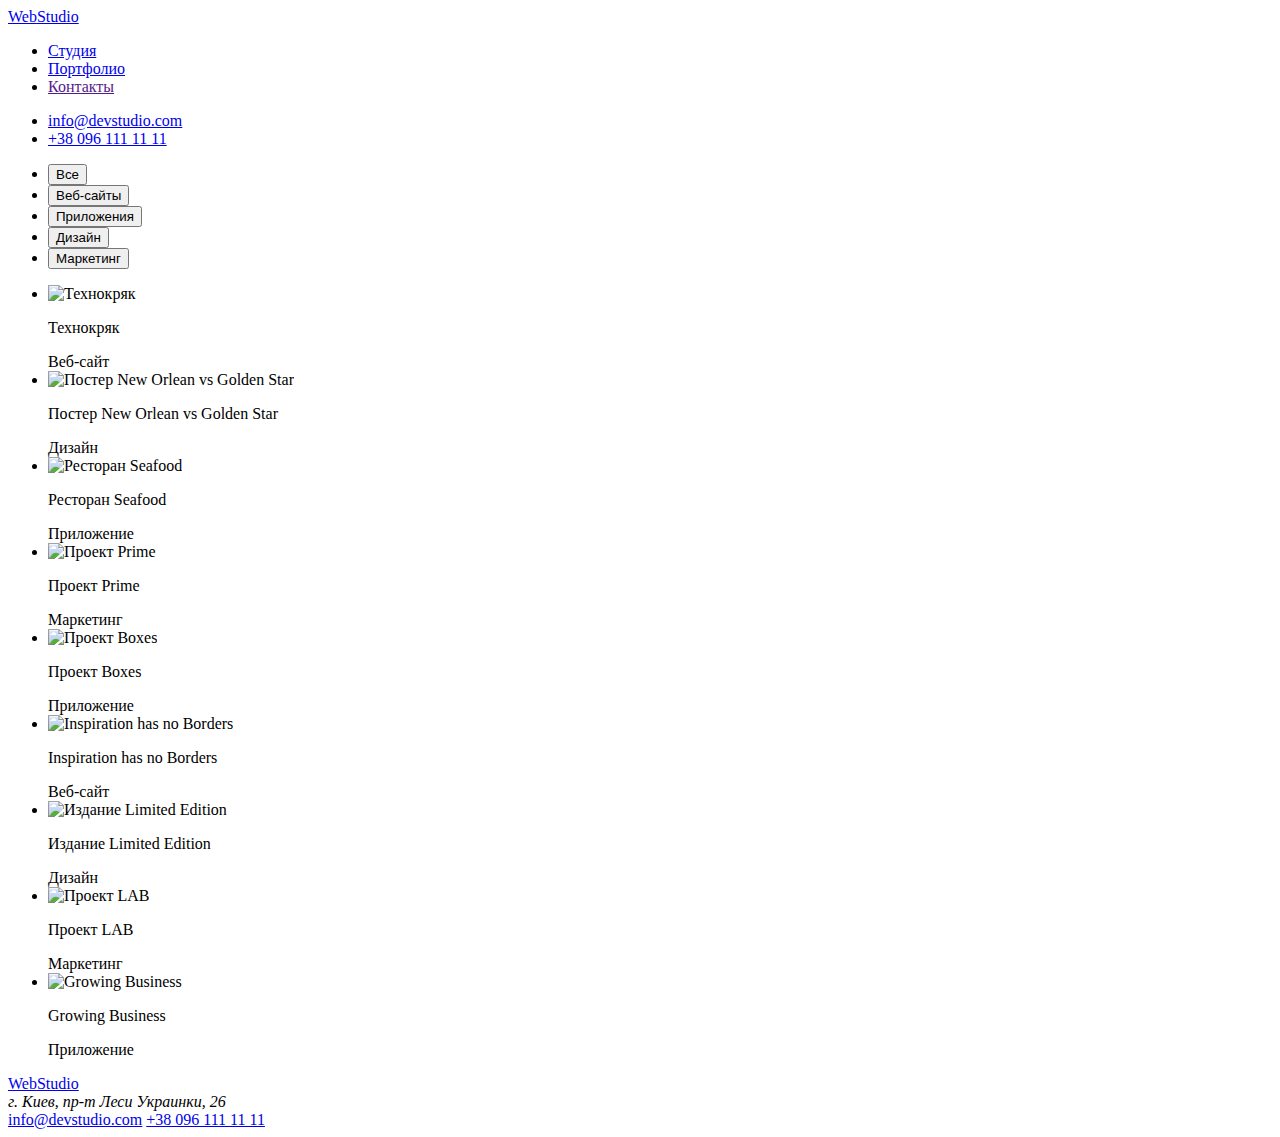
==== portfolio.html @ 073dc32f "Add files via upload" ====
<!DOCTYPE html>
<html lang="ru">
<head>
    <meta charset="UTF-8">
    <meta http-equiv="X-UA-Compatible" content="IE=edge">
    <link rel="stylesheet" type="text/css" href="css/styles.css">
    <link rel="stylesheet" type="text/css" href="ccs/modern-normalize.css">
    <link rel="preconnect" href="https://fonts.gstatic.com">
    <link href="https://fonts.googleapis.com/css2?family=Raleway:wght@700&family=Roboto:wght@400;500;700;900&display=swap"
        rel="stylesheet" />
    <title>Студия</title>
</head>
<body>
    <header>
        <div class="container">
        <nav>
            <a class="logo" href="index.html"><span>Web</span>Studio</a>
            <ul class="nav-list">
                <li class="nav-list-item nav-studio"><a href="index.html">Студия</a></li>
                <li class="nav-list-item nav-portfolio"><a class="current" href="portfolio.html">Портфолио</a></li>
                <li class="nav-list-item nav-contacts"><a href="">Контакты</a></li>
            </ul>
        </nav>
        <ul class="list-contacts">
            <li><a class="mail" href="mailto:info@devstudio.com" >info@devstudio.com</a></li>
            <li><a class="phone" href="tel:+380961111111" >+38 096 111 11 11</a></li>
        </ul>
        </div>
    </header>
    <main class="main-portfolio">
        <section class="projects section">
            <div class="container">
            <ul class="list-filter">
                <li class="list-filter-item">
                    <input type="button" value="Все" class="filter-button">
                </li>
                <li class="list-filter-item">
                    <input type="button" value="Веб-сайты" class="filter-button">
                </li>
                <li class="list-filter-item">
                    <input type="button" value="Приложения" class="filter-button">
                </li>
                <li class="list-filter-item">
                    <input type="button" value="Дизайн" class="filter-button">
                </li>
                <li class="list-filter-item">
                    <input type="button" value="Маркетинг" class="filter-button">
                </li>
            </ul>
            <ul class="list-projects">
                <li class="list-projects-item">
                    <div class="projects-thumb">
                        <img class="project-img"  src="images/portfolio/img.jpg" alt="Технокряк" width="370" />
                    </div>
                    <div class="project-content">
                        <p class="list-project-subtitle">Технокряк</p>
                        <span class="list-project-text">Веб-сайт</span>
                    </div>
                </li>
                <li class="list-projects-item">
                    <div class="projects-thumb">
                        <img class="project-img" src="images/portfolio/img1.jpg" alt="Постер New Orlean vs Golden Star" width="370" />
                    </div>
                    <div class="project-content">
                        <p class="list-project-subtitle">Постер New Orlean vs Golden Star</p>
                        <span class="list-project-text">Дизайн</span>
                    </div>
                </li>
                <li class="list-projects-item">
                    <div class="projects-thumb">
                        <img class="project-img" src="images/portfolio/img2.jpg" alt="Ресторан Seafood" width="370" />
                    </div>
                    <div class="project-content">
                        <p class="list-project-subtitle">Ресторан Seafood</p>
                        <span class="list-project-text">Приложение</span>
                    </div>
                </li>
                <li class="list-projects-item">
                    <div class="projects-thumb">
                        <img class="project-img" src="images/portfolio/img3.jpg" alt="Проект Prime" width="370" />
                    </div>
                    <div class="project-content">
                        <p class="list-project-subtitle">Проект Prime</p>
                        <span class="list-project-text">Маркетинг</span>
                    </div>
                </li>
                 <li class="list-projects-item"> 
                    <div class="projects-thumb">
                        <img class="project-img" src="images/portfolio/img4.jpg" alt="Проект Boxes" width="370" />
                    </div>
                    <div class="project-content">
                        <p class="list-project-subtitle">Проект Boxes</p>
                        <span class="list-project-text">Приложение</span>
                    </div>
                </li>
                <li class="list-projects-item">
                    <div class="projects-thumb">
                        <img class="project-img"  src="images/portfolio/img5.jpg" alt="Inspiration has no Borders" width="370" />
                    </div>
                    <div class="project-content">
                        <p class="list-project-subtitle">Inspiration has no Borders</p>
                        <span class="list-project-text">Веб-сайт</span>
                    </div>
                </li>
                <li class="list-projects-item">
                    <div class="projects-thumb">
                        <img class="project-img" src="images/portfolio/img6.jpg" alt="Издание Limited Edition" width="370" />
                    </div>
                        <div class="project-content">
                        <p class="list-project-subtitle">Издание Limited Edition</p>
                        <span class="list-project-text">Дизайн</span>
                    </div>
                </li>
                <li class="list-projects-item">
                    <div class="projects-thumb">
                        <img class="project-img" src="images/portfolio/img7.jpg" alt="Проект LAB" width="370" />
                    </div>
                        <div class="project-content">
                        <p class="list-project-subtitle">Проект LAB</p>
                        <span class="list-project-text">Маркетинг</span>
                    </div>
                </li>
                <li class="list-projects-item">
                    <div class="projects-thumb">
                        <img class="project-img" src="images/portfolio/img8.jpg" alt="Growing Business" width="370" />
                    </div>
                        <div class="project-content">
                        <p class="list-project-subtitle">Growing Business</p>
                        <span class="list-project-text">Приложение</span>
                    </div>
                </li>
            </ul>
            </div>
        </section>
     </main>
     <footer>
        <div class="container">
            <a  class="logo" href="index.html"><span>Web</span>Studio</a>
            <address>г. Киев, пр-т Леси Украинки, 26</address>
            <a class="mail" href="mailto:info@devstudio.com">info@devstudio.com</a>
            <a class="phone" href="tel:+380961111111">+38 096 111 11 11</a>
        </div>
    </footer>
</body>
</html>
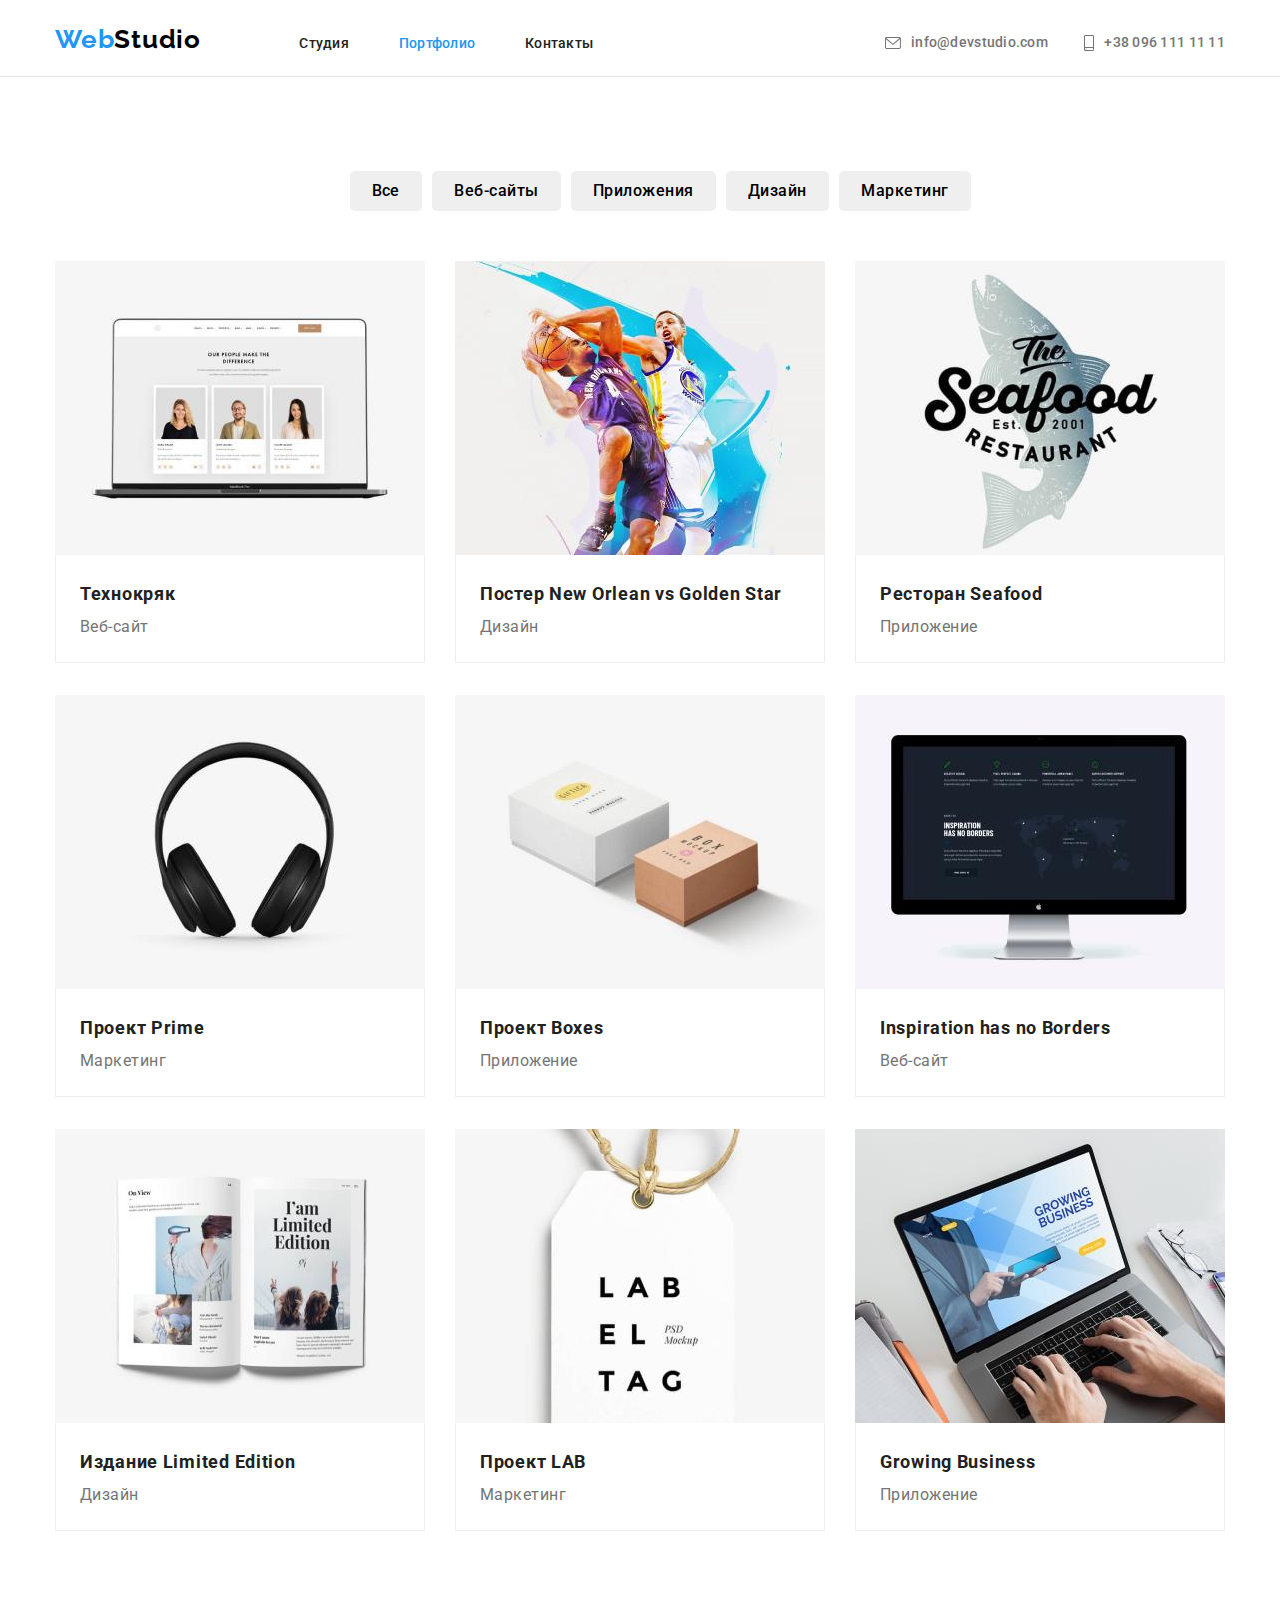
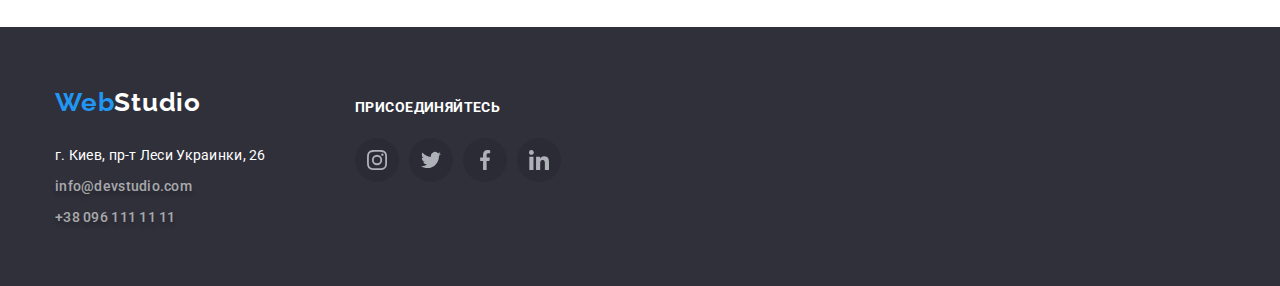
==== commit c7976ed5: "HM4.v.1" ====
--- a/portfolio.html
+++ b/portfolio.html
@@ -16,14 +16,24 @@
         <nav>
             <a class="logo" href="index.html"><span>Web</span>Studio</a>
             <ul class="nav-list">
-                <li class="nav-list-item nav-studio"><a href="index.html">Студия</a></li>
-                <li class="nav-list-item nav-portfolio"><a class="current" href="portfolio.html">Портфолио</a></li>
-                <li class="nav-list-item nav-contacts"><a href="">Контакты</a></li>
+                <li class="nav-studio"><a class=" nav-link" href="index.html">Студия</a></li>
+                <li class="nav-portfolio"><a class=" current nav-link" href="portfolio.html">Портфолио</a></li>
+                <li class="nav-contacts"><a class="nav-link" href="">Контакты</a></li>
             </ul>
         </nav>
         <ul class="list-contacts">
-            <li><a class="mail" href="mailto:info@devstudio.com" >info@devstudio.com</a></li>
-            <li><a class="phone" href="tel:+380961111111" >+38 096 111 11 11</a></li>
+            <li><a class="mail contacts-link" href="mailto:info@devstudio.com">
+                    <svg class="icon-mail">
+                        <use href="../images/symbol-defs.svg#icon-mail"></use>
+                    </svg>
+                    info@devstudio.com</a>
+            </li>
+            <li><a class="phone contacts-link" href="tel:+380961111111">
+                    <svg class="icon-phone">
+                        <use href="../images/symbol-defs.svg#icon-phone"> </use>
+                    </svg>
+                    +38 096 111 11 11</a>
+            </li>
         </ul>
         </div>
     </header>
@@ -139,6 +149,31 @@
             <address>г. Киев, пр-т Леси Украинки, 26</address>
             <a class="mail" href="mailto:info@devstudio.com">info@devstudio.com</a>
             <a class="phone" href="tel:+380961111111">+38 096 111 11 11</a>
+                <div class="follow-icons">
+                    <h3 class="follow-title">Присоединяйтесь</h3>
+                    <div  class="social-icons">
+                    <a class="social-link" href=''>
+                        <svg class="social-link-icon instagram">
+                            <use href="../images/symbol-defs.svg#icon-instagram"></use>
+                        </svg>
+                    </a>
+                    <a class="social-link" href=''>
+                        <svg class="social-link-icon twitter">
+                            <use href="../images/symbol-defs.svg#icon-twitter"></use>
+                        </svg>
+                    </a>
+                    <a class="social-link" href=''>
+                        <svg class="social-link-icon facebook">
+                            <use href="../images/symbol-defs.svg#icon-facebook"></use>
+                        </svg>
+                    </a>
+                    <a class="social-link" href=''>
+                        <svg class="social-link-icon linkedin">
+                            <use href="../images/symbol-defs.svg#icon-linkedin"></use>
+                        </svg>
+                    </a>
+                    </div>
+                </div>
         </div>
     </footer>
 </body>
--- a/css/styles.css
+++ b/css/styles.css
@@ -0,0 +1,485 @@
+:root{
+  --main-color:#212121;
+  --color2:#2196f3;
+  --color3:#757575; /*for all light gray elements*/
+  --border-color:#e5e5e5;
+  --border-color2:#eeeeee;
+  --bg-color1:#ffffff;
+  --bg-color2:#2f303a; /*section .hero */
+  --bg-color3:#f5f4fa; /* .team */
+  --main-font:Roboto,sans-serif;
+  --logo-font:Raleway,sans-serif;
+  --font-normal:400;   
+  --font-medium:500;
+  --font-bold:700;
+  --font-ultra-bold:900;
+  --projects-item-gap:30px;
+}
+html{box-sizing: border-box;}
+* {box-sizing:inherit;}
+body {
+  position: relative;
+  display: block;
+  margin:0;
+  background: var(--bg-color1);
+  font-family:var( --main-font);
+  font-style: normal;
+  font-weight: var(--font-medium);
+  font-size: 14px;
+  line-height: 1.14;
+  letter-spacing: 0.02em;
+  color: var(--main-color);
+}
+img{
+  display:block;
+  max-width:100%;
+  height: auto;
+}
+.container{
+  width: 1200px;
+  margin:0 auto;
+  padding:0 15px;
+
+}
+.section{
+  padding: 94px 0;
+}
+/* Header */
+header {
+  padding: 24px 0 25px 0;
+  border-bottom-style: solid;
+  border-bottom-width: 1px;
+  border-bottom-color: var(--border-color);
+}
+a {
+  text-decoration: none; 
+  color:var(--main-color);
+}
+a:hover, a:focus, header .list-contacts a:hover,
+header .list-contacts a:focus {
+  color:var(--color2);
+}
+ul {
+  list-style-type: none;
+  margin:0;
+}
+/* Navigation*/
+nav {
+  position: relative;
+  width: 100%;
+  top: 0;
+}
+/* Link Logo "WebStudio" */
+.logo span {
+  color: var(--color2);
+}
+.logo {
+  width: 145px;
+  font-family: var(--logo-font);
+  font-style: normal;
+  font-weight: var(--font-bold);
+  font-size: 26px;
+  line-height: 1.19;
+  letter-spacing: 0.03em;
+  color: #000000;
+}
+/* Link Logo "WebStudio" */
+.nav-list {
+  width: 294px;
+  margin-left:95px;
+  padding:0;
+  display: inline-flex;
+  flex-wrap: wrap;
+  justify-content: space-between;
+}
+.current{
+  color: var(--color2);
+}
+/*.nav-link:hover::after{
+  content:"";
+  display:block;
+  width:inherit;
+  height: 4px;
+  background-color:var(--color2);
+  margin-top:20px;
+  position:absolute;
+}
+*/
+header .list-contacts {
+  position: relative;
+  display: flex;
+  flex-wrap: wrap;
+  width:340px;
+  justify-content:space-between;
+  margin-left:auto;
+  margin-top:-20px;
+  padding:0;
+}
+
+.contacts-link{
+  display: flex;
+    align-items: center;
+}
+.icon-mail{
+  width:16px; 
+  height:12px;
+  margin-right:10px;
+  fill:currentColor;
+}
+
+.icon-phone{
+   width:10px; 
+   height:16px;
+   margin-right:10px;
+
+   fill:currentColor;
+}
+.list-contacts .mail,
+.list-contacts .phone {
+  color:var(--color3);
+}
+/* Header */
+/* Main Portfolio page*/
+
+.list-filter {
+  width: 661px;
+  margin:0 auto;
+  display: flex;
+  justify-content: space-between;
+  padding-bottom:50px;
+ }
+.filter-button {
+  padding: 5px 20px;
+  font-weight:500;
+  font-size: 16px;
+  font-family: var(--main-font);
+  line-height: 1.62;
+  border-color: transparent;
+  border-radius: 5px;
+  text-align: center;
+  letter-spacing: 0.03em;
+  cursor: pointer;
+}
+.filter-button:hover {
+  background: var(--color2);
+  /* shadow-middle */
+  color:var(--bg-color1);
+  box-shadow: 0px 3px 1px rgba(0, 0, 0, 0.1), 0px 1px 2px rgba(0, 0, 0, 0.08),
+    0px 2px 2px rgba(0, 0, 0, 0.12);
+  }
+/*Section Projects*/
+.list-projects {
+  padding: 0;
+  margin: 0;
+  display: flex;
+  flex-wrap: wrap;
+  padding-inline-start: 0;
+  justify-content: space-between;
+  flex-basis: calc;
+  flex: auto;
+}
+.list-projects-item {
+  position: relative;
+ /* width: 370px;*/
+  height: 404px;
+  margin-bottom: 30px; 
+  
+}
+.list-projects-item:hover{
+  box-shadow: 0px 4px 4px rgba(0, 0, 0, 0.25);
+}
+.list-projects-item:nth-last-child(-n+3){ margin-bottom: 0; }
+.list-project-subtitle {
+  font-weight: var(--font-bold);
+  font-size: 18px;
+  line-height: 2;
+  letter-spacing: 0.04em;
+  margin:0;
+}
+.list-project-text {
+  font-weight: var(--font-normal);
+  font-size: 16px;
+  line-height: 1.87;
+  letter-spacing: 0.03em;
+  color:var(--color3);
+}
+.project-content{
+  border:1px solid var(--border-color2);
+  border-top:1px solid transparent;
+  padding:20px 24px; 
+}
+/* Main Portfolio page*/
+/*Footer*/
+footer {
+  position: relative;
+  display:flex;
+  background:var(--bg-color2);
+  color:var(--bg-color1);
+  padding: 60px 0;
+}
+footer .logo {
+  color: var(--bg-color1);
+}
+address {
+  margin-top: 30px;
+  font-style: normal;
+  font-weight: var(--font-normal);
+}
+footer .mail, footer .phone  {
+  display: block;
+  margin-top: 15px;
+}
+footer .phone:link,
+footer .mail:link {
+  color: rgba(255, 255, 255, 0.6);
+  text-shadow: 0px 4px 4px rgba(0, 0, 0, 0.25);
+}
+footer a:hover,
+footer a:focus,
+footer .phone:hover,
+footer .mail:hover,
+footer .phone:focus,
+footer .mail:focus {
+  color:var(--color2);
+}
+
+.follow-icons{
+  position: absolute;
+  margin:  -128px 0 0 300px ;
+ }
+
+.follow-icons .social-icons{
+  padding:0;
+  width:206px;
+ 
+}
+.follow-icons .social-icons .social-link{
+  border-radius:50%;
+   background-color: rgba(0, 0, 0, 0.1);
+}
+.follow-icons .social-icons .social-link:hover{
+ background-color:var(--color2);
+}
+.follow-title{
+  text-transform: uppercase;
+  font-family: var(--main-font);
+  font-weight: var(--font-bold);
+  margin-top:0;
+  line-height: 1.42;
+  letter-spacing: 0.03em;
+  font-size: 14px;
+  margin-bottom:20px;
+}
+/* Index.html*/
+.main-studio {
+  position: relative;
+}
+.hero {
+  max-width: 1600px;
+  margin:0 auto;
+  background: var(--bg-color2);
+  padding-top: 200px;
+  padding-bottom: 200px;
+  background-image: linear-gradient( to right, rgba(47, 48, 58, 0.4), rgba(47, 48, 58, 0.4) ),
+    url(/images/bg_hero.jpg) ;
+  background-repeat: no-repeat;
+  background-size: cover;
+  background-position: center;
+  height:600px;
+}
+.hero-title {
+  position: relative;
+  width: 696px;
+  margin: 0 auto;
+  padding-bottom: 40px;
+  font-weight: var(--font-ultra-bold);
+  font-size: 44px;
+  line-height: 1.36;
+  text-align: center;
+  letter-spacing: 0.06em;
+  text-transform: uppercase;
+  color:var(--bg-color1);
+}
+.hero-button {
+  display:block;
+  padding:10px 32px;
+  margin: 0 auto;
+  background: var(--color2);
+  box-shadow: 0px 4px 4px rgba(0, 0, 0, 0.15);
+  border-radius: 4px;
+  border-color: transparent;
+  cursor: pointer;
+  font-weight: var(--font-bold);
+  font-size: 16px;
+  line-height: 1.8;
+  /* identical to box height, or 187% */
+  letter-spacing: 0.06em;
+  color: var(--bg-color1);
+}
+.hero-button:hover{
+  box-shadow: 0px 4px 4px rgba(0, 0, 0, 0.25);
+}
+.qualities {
+  position: relative;
+ 
+}
+.list-qualities {
+  display: flex;
+  padding-inline-start: 0;
+  justify-content: space-between;
+}
+.list-qualities-item {
+  width: 270px;
+  }
+ .list-qualities-subtitle::before{
+    content:"";
+    display:block;
+    width:270px;
+    height:120px;
+    background-color: var(--bg-color3);
+    background-repeat: no-repeat;
+    background-position: center;
+    margin-bottom:30px;
+  
+  }
+  /*.list-qualities-subtitle:hover::before{
+    background-color: var(--color2);
+    fill: var(--border-color2);
+  }*/
+
+  .list-antenna::before{
+      background-image: url(../images/antenna.svg);
+  }
+  .list-clock::before{
+    background-image: url(../images/clock.svg) ;
+  }
+  .list-diagram::before{
+    background-image: url(../images/diagram.svg) ;
+  }
+  .list-astronaut::before{
+    background-image: url(../images/astronaut.svg) ;
+  }
+.list-qualities-subtitle {
+  font-size: 14px;
+  line-height: 1.17;
+  font-weight: var(--font-bold);
+  letter-spacing: 0.03em;
+  text-transform: uppercase;
+  color:var(--main-color);
+}
+.list-qualities-text {
+  font-weight: var(--font-normal);
+  line-height: 1.7;
+  letter-spacing: 0.03em;
+  color: var(--color3);
+  width:270px;
+}
+.pictures {
+  position: relative;
+  padding-top:0;
+}
+ .list-pictures {
+  margin:0;
+  display: flex;
+  justify-content: space-between;
+  padding-inline-start: 0;
+ 
+}
+.list-pictures-item {
+  width: 370px;
+  height: 294px; 
+  }
+.pictures-title {
+  font-weight:var(--font-bold);
+  margin-top:0;
+  margin-bottom:50px;
+  font-size: 36px;
+  line-height: 1.16;
+  text-align: center;
+  letter-spacing: 0.03em;
+}
+.team {
+  margin: 0 auto;
+  background-color:var(--bg-color3);
+}
+.team-list {
+  display: flex;
+  justify-content: space-between;
+  padding-inline-start: 0;
+}
+.team-list-item {
+  width: 270px;
+  background: #ffffff;
+   material shadow v1; 
+  box-shadow: 0px 1px 3px rgba(0, 0, 0, 0.12), 0px 1px 1px rgba(0, 0, 0, 0.14),
+    0px 2px 1px rgba(0, 0, 0, 0.2);
+  border-radius: 0px 0px 4px 4px;
+}
+.team-subtitle,
+.team-text {
+  margin:0;
+  font-size: 16px;
+  line-height: 1.18;
+  text-align: center;
+}
+.team-content{
+  padding:30px 0;
+}
+.team-subtitle{font-weight: var(--font-medium); margin-bottom:15px; }
+.team .team-text {
+  color: var(--color3);
+  font-weight: var(--font-normal);
+}
+.team-title, .clients-title {
+  position: relative;
+  text-align: center;
+  margin: 0 auto 50px auto;
+  font-weight:var(--font-bold);
+  font-size: 36px;
+  line-height: 1.16;
+  letter-spacing: 0.03em;
+  }
+  .social-icons{
+    display:flex;
+    padding: 12px 30px 0 32px;
+    width:270px;
+    justify-content: space-between;
+    
+  }
+  .social-link{
+    width:44px;
+    height:44px;
+    padding:12px;
+    color:#AFB1B8;
+  }
+  .social-link:hover{
+    color:var(--border-color2);
+    background-color:var(--color2) ;
+    border-radius: 50%;
+  }
+ 
+  .social-link-icon{
+    width:20px;
+    height:20px;
+    fill: currentColor;
+    }
+
+    .clients-link{
+      display:inline-block;
+      border:1px solid var(--border-color);
+      width:170px;
+      height:92px;
+      color:#AFB1B8;
+      padding:16px 32px;
+     margin-right: 30px;
+    }
+    .clients-link:last-of-type{
+       margin-right: 0;
+    }
+     .clients-link:hover{border-color:var(--color2);}
+    .clients-icon{
+      width:106px;
+      height:60px;
+      fill:currentColor;
+    }
+/* Index.html*/
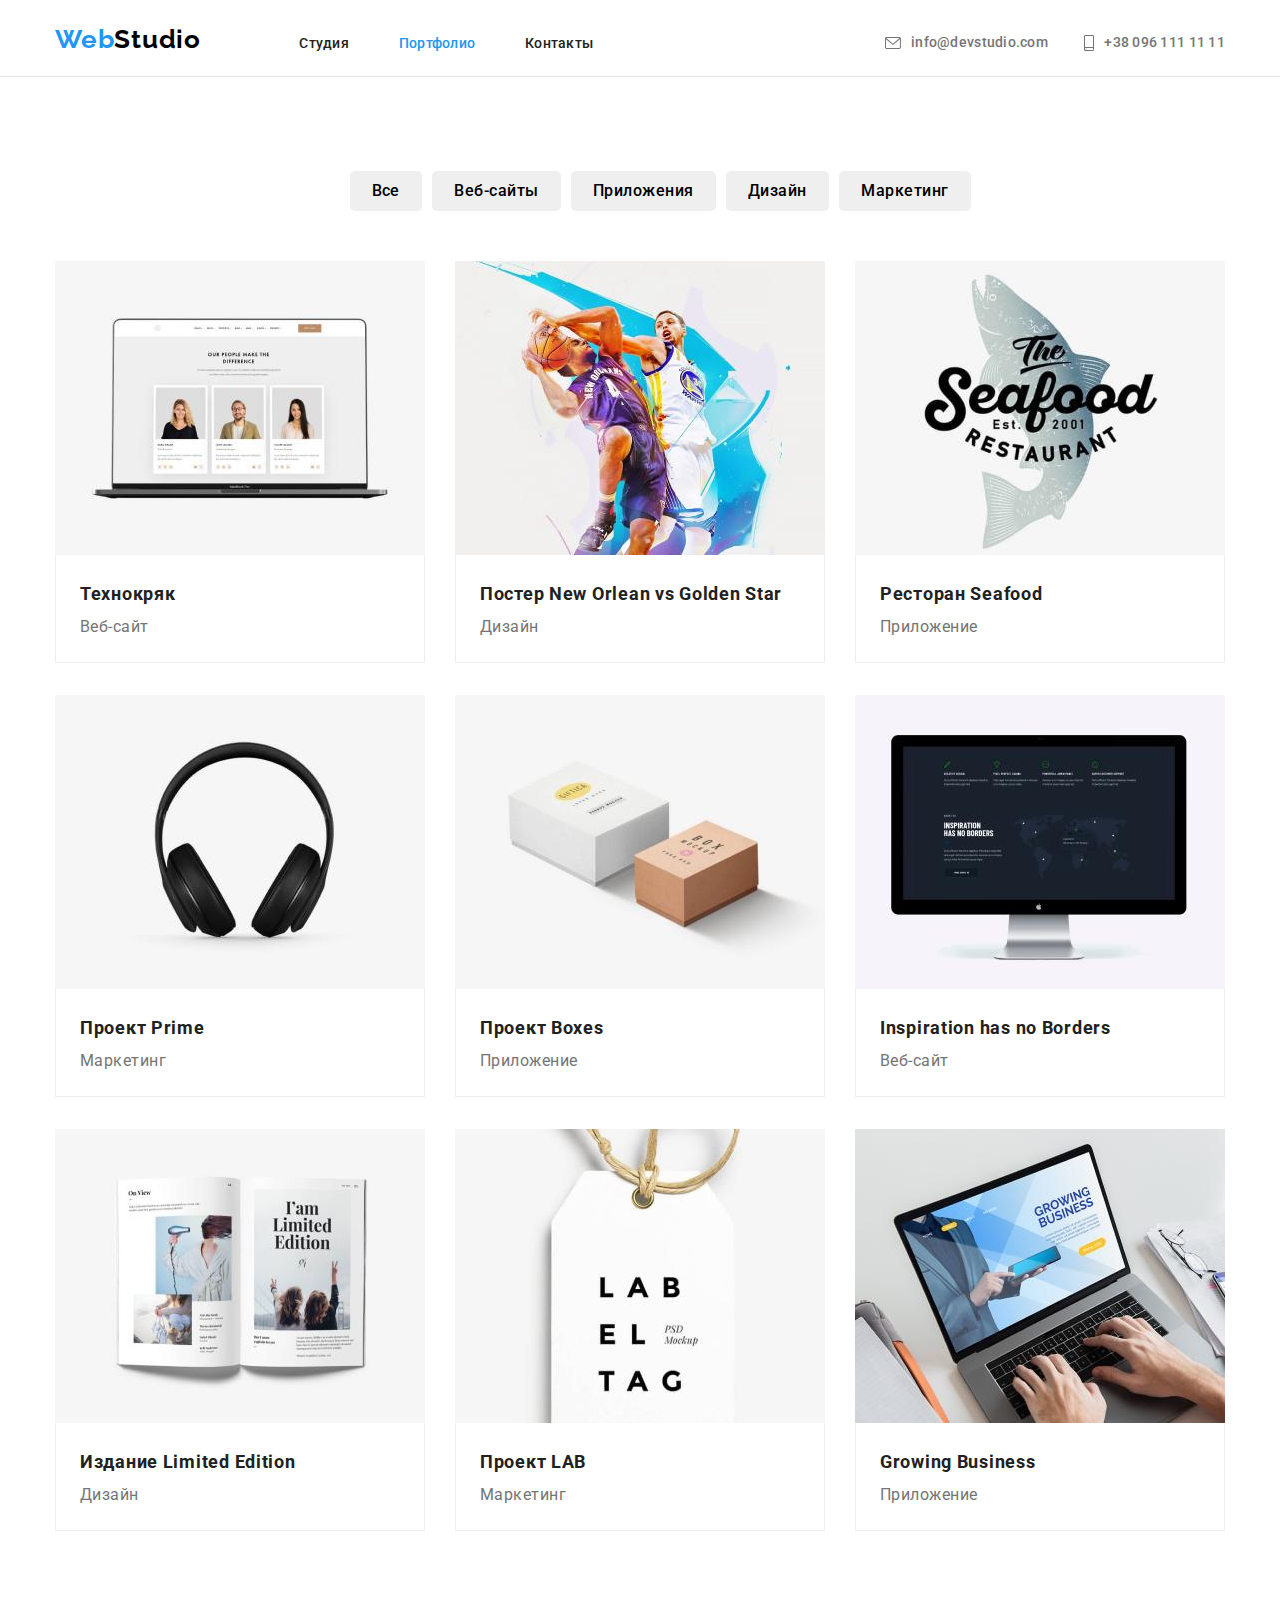
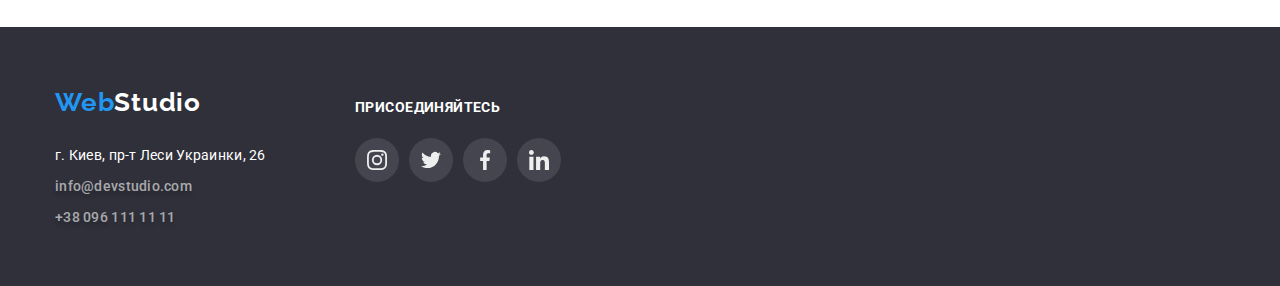
==== commit 5f4dfc8d: "HM4.v.2.1" ====
--- a/portfolio.html
+++ b/portfolio.html
@@ -24,13 +24,13 @@
         <ul class="list-contacts">
             <li><a class="mail contacts-link" href="mailto:info@devstudio.com">
                     <svg class="icon-mail">
-                        <use href="../images/symbol-defs.svg#icon-mail"></use>
+                        <use href="./images/symbol-defs.svg#icon-mail"></use>
                     </svg>
                     info@devstudio.com</a>
             </li>
             <li><a class="phone contacts-link" href="tel:+380961111111">
                     <svg class="icon-phone">
-                        <use href="../images/symbol-defs.svg#icon-phone"> </use>
+                        <use href="./images/symbol-defs.svg#icon-phone"> </use>
                     </svg>
                     +38 096 111 11 11</a>
             </li>
@@ -59,6 +59,7 @@
             </ul>
             <ul class="list-projects">
                 <li class="list-projects-item">
+                    <a  class="list-projects-link">
                     <div class="projects-thumb">
                         <img class="project-img"  src="images/portfolio/img.jpg" alt="Технокряк" width="370" />
                     </div>
@@ -66,8 +67,10 @@
                         <p class="list-project-subtitle">Технокряк</p>
                         <span class="list-project-text">Веб-сайт</span>
                     </div>
+                    </a>
                 </li>
                 <li class="list-projects-item">
+                    <a class="list-projects-link">
                     <div class="projects-thumb">
                         <img class="project-img" src="images/portfolio/img1.jpg" alt="Постер New Orlean vs Golden Star" width="370" />
                     </div>
@@ -75,8 +78,10 @@
                         <p class="list-project-subtitle">Постер New Orlean vs Golden Star</p>
                         <span class="list-project-text">Дизайн</span>
                     </div>
+                    </a>
                 </li>
                 <li class="list-projects-item">
+                    <a class="list-projects-link">
                     <div class="projects-thumb">
                         <img class="project-img" src="images/portfolio/img2.jpg" alt="Ресторан Seafood" width="370" />
                     </div>
@@ -84,8 +89,10 @@
                         <p class="list-project-subtitle">Ресторан Seafood</p>
                         <span class="list-project-text">Приложение</span>
                     </div>
+                    </a>
                 </li>
                 <li class="list-projects-item">
+                    <a class="list-projects-link">
                     <div class="projects-thumb">
                         <img class="project-img" src="images/portfolio/img3.jpg" alt="Проект Prime" width="370" />
                     </div>
@@ -93,51 +100,62 @@
                         <p class="list-project-subtitle">Проект Prime</p>
                         <span class="list-project-text">Маркетинг</span>
                     </div>
+                    </a>
                 </li>
                  <li class="list-projects-item"> 
-                    <div class="projects-thumb">
+                    <a class="list-projects-link">
+                        <div class="projects-thumb">
                         <img class="project-img" src="images/portfolio/img4.jpg" alt="Проект Boxes" width="370" />
                     </div>
                     <div class="project-content">
                         <p class="list-project-subtitle">Проект Boxes</p>
                         <span class="list-project-text">Приложение</span>
                     </div>
+                    </a>
                 </li>
                 <li class="list-projects-item">
-                    <div class="projects-thumb">
+                    <a class="list-projects-link">
+                        <div class="projects-thumb">
                         <img class="project-img"  src="images/portfolio/img5.jpg" alt="Inspiration has no Borders" width="370" />
                     </div>
                     <div class="project-content">
                         <p class="list-project-subtitle">Inspiration has no Borders</p>
                         <span class="list-project-text">Веб-сайт</span>
                     </div>
+                    </a>
                 </li>
                 <li class="list-projects-item">
-                    <div class="projects-thumb">
+                    <a class="list-projects-link">
+                        <div class="projects-thumb">
                         <img class="project-img" src="images/portfolio/img6.jpg" alt="Издание Limited Edition" width="370" />
                     </div>
                         <div class="project-content">
                         <p class="list-project-subtitle">Издание Limited Edition</p>
                         <span class="list-project-text">Дизайн</span>
                     </div>
+                    </a>
                 </li>
                 <li class="list-projects-item">
-                    <div class="projects-thumb">
+                    <a class="list-projects-link">
+                        <div class="projects-thumb">
                         <img class="project-img" src="images/portfolio/img7.jpg" alt="Проект LAB" width="370" />
                     </div>
                         <div class="project-content">
                         <p class="list-project-subtitle">Проект LAB</p>
                         <span class="list-project-text">Маркетинг</span>
                     </div>
+                    </a>
                 </li>
                 <li class="list-projects-item">
-                    <div class="projects-thumb">
+                    <a class="list-projects-link">
+                        <div class="projects-thumb">
                         <img class="project-img" src="images/portfolio/img8.jpg" alt="Growing Business" width="370" />
                     </div>
                         <div class="project-content">
                         <p class="list-project-subtitle">Growing Business</p>
                         <span class="list-project-text">Приложение</span>
                     </div>
+                    </a>
                 </li>
             </ul>
             </div>
@@ -154,22 +172,22 @@
                     <div  class="social-icons">
                     <a class="social-link" href=''>
                         <svg class="social-link-icon instagram">
-                            <use href="../images/symbol-defs.svg#icon-instagram"></use>
+                            <use href="./images/symbol-defs.svg#icon-instagram"></use>
                         </svg>
                     </a>
                     <a class="social-link" href=''>
                         <svg class="social-link-icon twitter">
-                            <use href="../images/symbol-defs.svg#icon-twitter"></use>
+                            <use href="./images/symbol-defs.svg#icon-twitter"></use>
                         </svg>
                     </a>
                     <a class="social-link" href=''>
                         <svg class="social-link-icon facebook">
-                            <use href="../images/symbol-defs.svg#icon-facebook"></use>
+                            <use href="./images/symbol-defs.svg#icon-facebook"></use>
                         </svg>
                     </a>
                     <a class="social-link" href=''>
                         <svg class="social-link-icon linkedin">
-                            <use href="../images/symbol-defs.svg#icon-linkedin"></use>
+                            <use href="./images/symbol-defs.svg#icon-linkedin"></use>
                         </svg>
                     </a>
                     </div>
--- a/css/styles.css
+++ b/css/styles.css
@@ -64,11 +64,6 @@
   margin:0;
 }
 /* Navigation*/
-nav {
-  position: relative;
-  width: 100%;
-  top: 0;
-}
 /* Link Logo "WebStudio" */
 .logo span {
   color: var(--color2);
@@ -95,16 +90,6 @@
 .current{
   color: var(--color2);
 }
-/*.nav-link:hover::after{
-  content:"";
-  display:block;
-  width:inherit;
-  height: 4px;
-  background-color:var(--color2);
-  margin-top:20px;
-  position:absolute;
-}
-*/
 header .list-contacts {
   position: relative;
   display: flex;
@@ -160,7 +145,7 @@
   letter-spacing: 0.03em;
   cursor: pointer;
 }
-.filter-button:hover {
+.filter-button:hover, .filter-button:focus {
   background: var(--color2);
   /* shadow-middle */
   color:var(--bg-color1);
@@ -185,9 +170,12 @@
   margin-bottom: 30px; 
   
 }
-.list-projects-item:hover{
+.list-projects-link:hover,.list-projects-link:focus{
+  display:block;
   box-shadow: 0px 4px 4px rgba(0, 0, 0, 0.25);
-}
+  color:inherit;
+}
+
 .list-projects-item:nth-last-child(-n+3){ margin-bottom: 0; }
 .list-project-subtitle {
   font-weight: var(--font-bold);
@@ -255,9 +243,10 @@
 }
 .follow-icons .social-icons .social-link{
   border-radius:50%;
-   background-color: rgba(0, 0, 0, 0.1);
-}
-.follow-icons .social-icons .social-link:hover{
+   background-color: rgba(255, 255, 255, 0.1);
+  color:var(--border-color2);s
+}
+.follow-icons .social-icons .social-link:hover, .follow-icons .social-icons .social-link:focus{
  background-color:var(--color2);
 }
 .follow-title{
@@ -281,7 +270,7 @@
   padding-top: 200px;
   padding-bottom: 200px;
   background-image: linear-gradient( to right, rgba(47, 48, 58, 0.4), rgba(47, 48, 58, 0.4) ),
-    url(/images/bg_hero.jpg) ;
+    url(../images/bg_hero.jpg) ;
   background-repeat: no-repeat;
   background-size: cover;
   background-position: center;
@@ -316,7 +305,7 @@
   letter-spacing: 0.06em;
   color: var(--bg-color1);
 }
-.hero-button:hover{
+.hero-button:hover, .hero-button:focus{
   box-shadow: 0px 4px 4px rgba(0, 0, 0, 0.25);
 }
 .qualities {
@@ -331,7 +320,7 @@
 .list-qualities-item {
   width: 270px;
   }
- .list-qualities-subtitle::before{
+ .list-qualities-item::before{
     content:"";
     display:block;
     width:270px;
@@ -342,11 +331,6 @@
     margin-bottom:30px;
   
   }
-  /*.list-qualities-subtitle:hover::before{
-    background-color: var(--color2);
-    fill: var(--border-color2);
-  }*/
-
   .list-antenna::before{
       background-image: url(../images/antenna.svg);
   }
@@ -451,8 +435,9 @@
     height:44px;
     padding:12px;
     color:#AFB1B8;
-  }
-  .social-link:hover{
+    
+  }
+  .social-link:hover,.social-link:focus{
     color:var(--border-color2);
     background-color:var(--color2) ;
     border-radius: 50%;
@@ -465,21 +450,28 @@
     }
 
     .clients-link{
-      display:inline-block;
+      display:inline-flex;
       border:1px solid var(--border-color);
       width:170px;
       height:92px;
       color:#AFB1B8;
-      padding:16px 32px;
-     margin-right: 30px;
+      margin-right: 30px;
+        border-radius: 4px;
+      
     }
+    .clients-icon{
+      display:block;
+      margin:0 auto;
+  
+    }
+
     .clients-link:last-of-type{
        margin-right: 0;
     }
-     .clients-link:hover{border-color:var(--color2);}
-    .clients-icon{
-      width:106px;
-      height:60px;
+.clients-link:hover,.clients-link:focus  {border-color:var(--color2);}
+
+.clients-icon{
+      
       fill:currentColor;
     }
 /* Index.html*/
